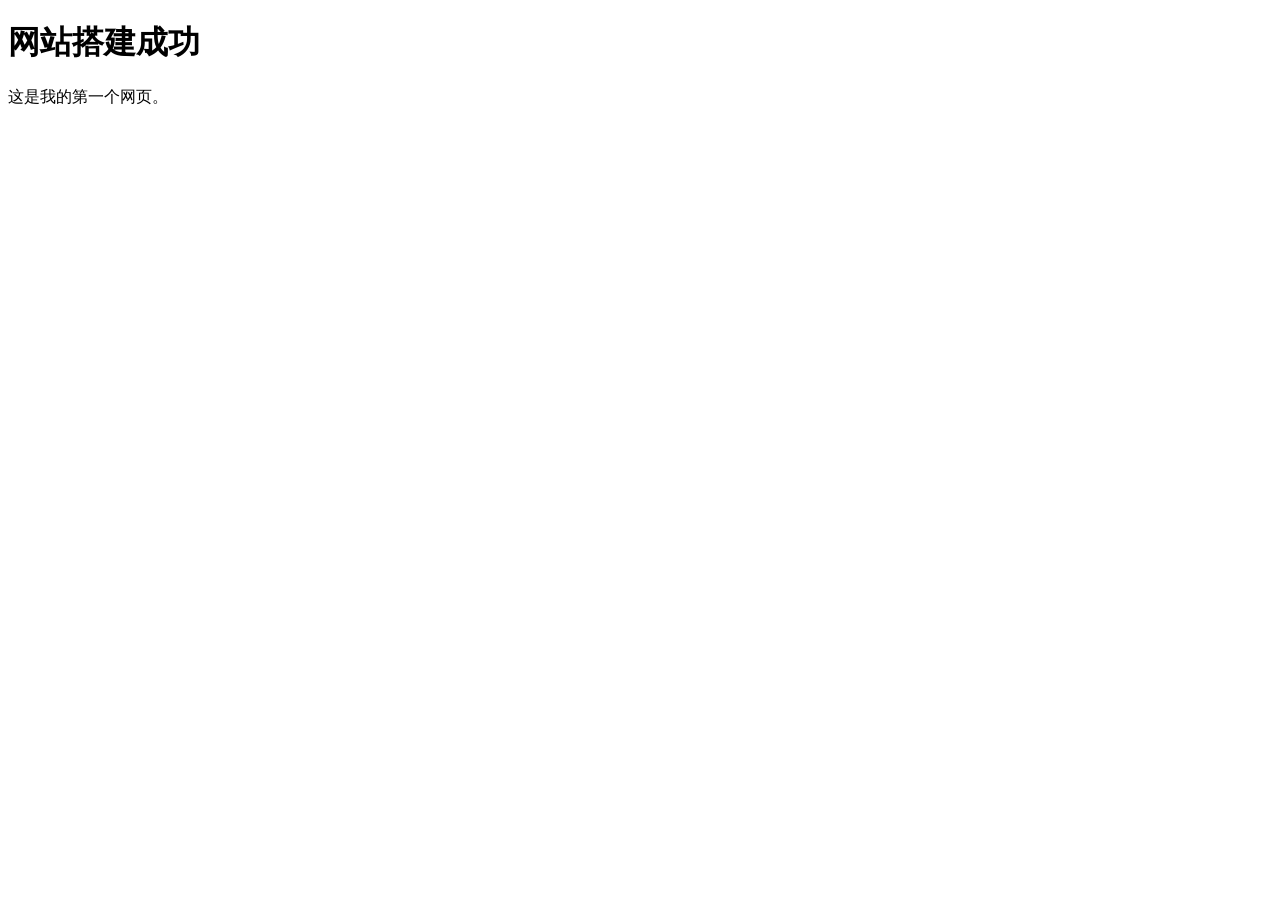
==== index.html @ 387ecfe5 "Create initial index.html for the website" ====
<!DOCTYPE html>
<html lang="zh-CN">
<head>
    <meta charset="UTF-8">
    <meta name="viewport" content="width=device-width, initial-scale=1.0">
    <title>我的网站</title>
</head>
<body>
    <h1>网站搭建成功</h1>
    <p>这是我的第一个网页。</p>
</body>
</html>
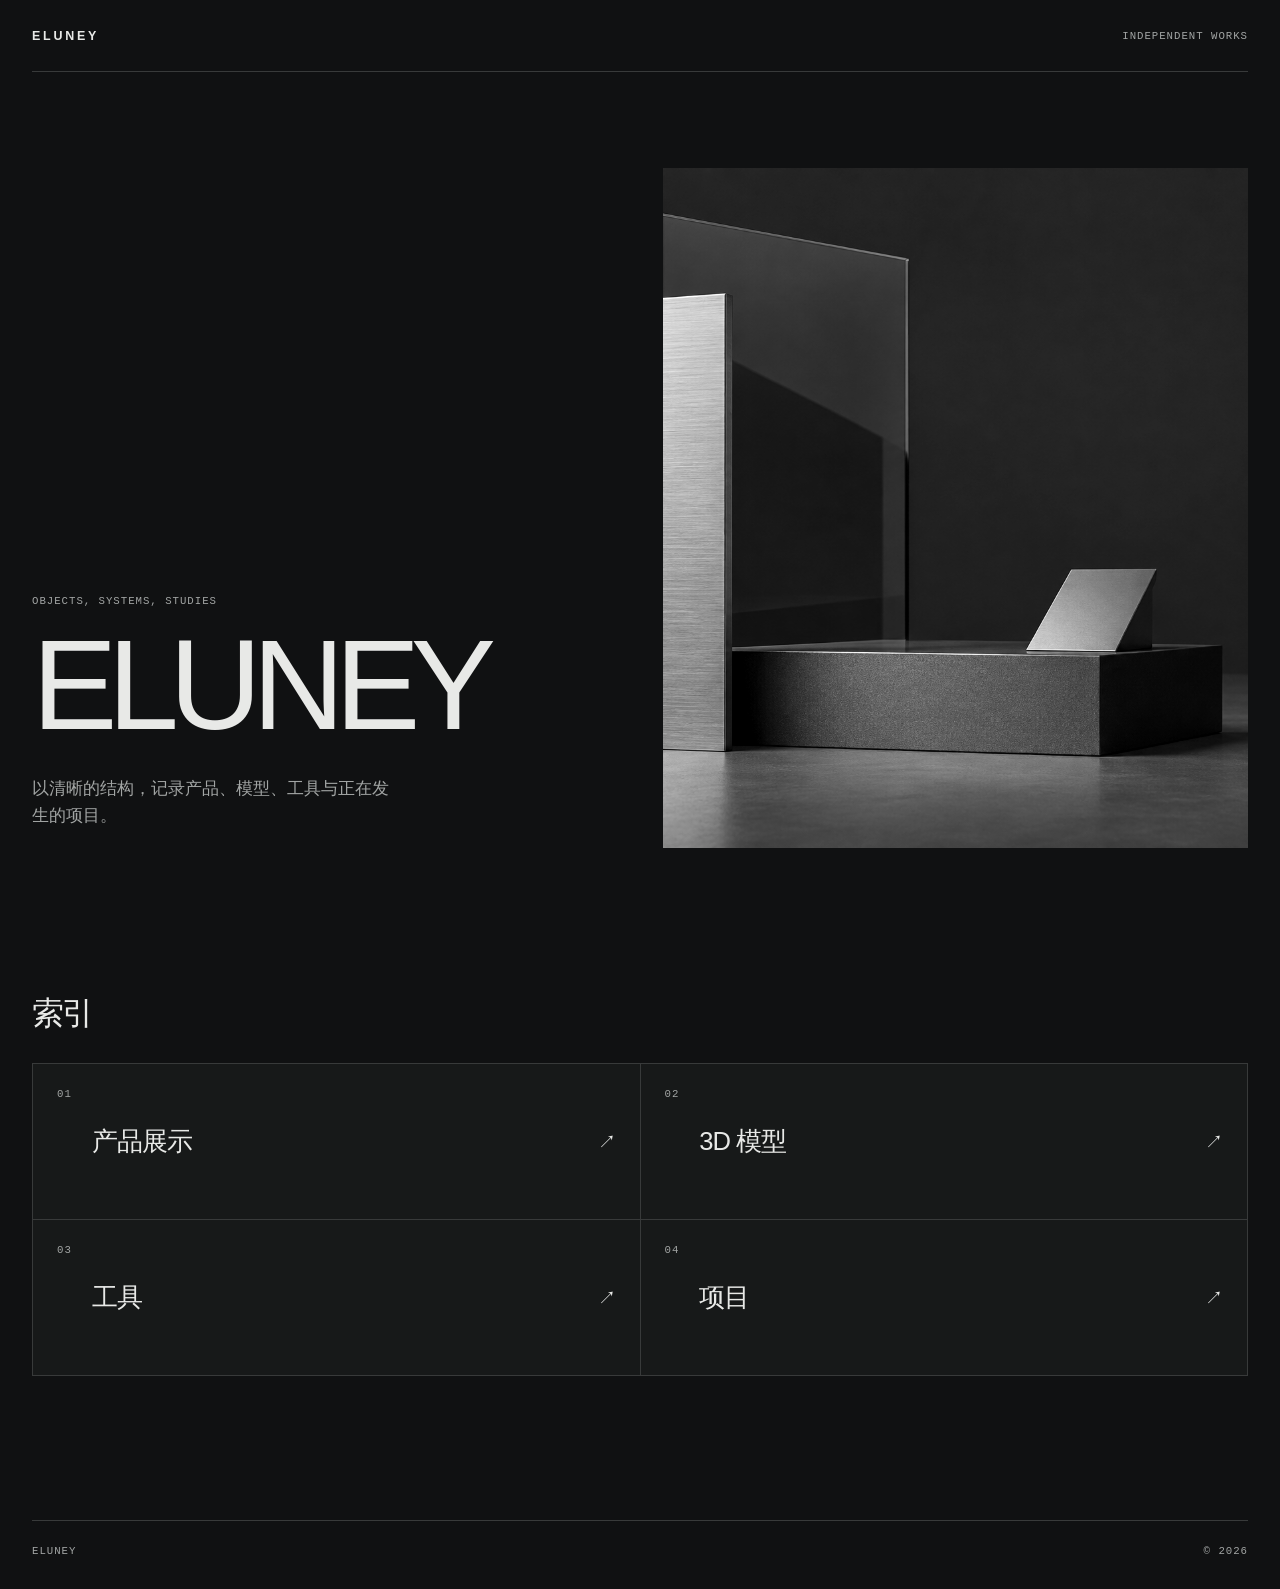
==== commit 5989f0f3: "Build ELUNEY homepage" ====
--- a/index.html
+++ b/index.html
@@ -1,12 +1,256 @@
-<!DOCTYPE html>
+<!doctype html>
 <html lang="zh-CN">
 <head>
-    <meta charset="UTF-8">
-    <meta name="viewport" content="width=device-width, initial-scale=1.0">
-    <title>我的网站</title>
+  <meta charset="UTF-8">
+  <meta name="viewport" content="width=device-width, initial-scale=1.0">
+  <meta name="description" content="ELUNEY - 产品、模型、工具与项目。">
+  <meta name="theme-color" content="#101112">
+  <title>ELUNEY</title>
+  <style>
+    :root {
+      color-scheme: dark;
+      --ink: #e8e9e7;
+      --muted: #a2a5a4;
+      --line: #383a3a;
+      --paper: #101112;
+      --panel: #171919;
+      --panel-hover: #202222;
+      --font-sans: "Helvetica Neue", Helvetica, Arial, "PingFang SC", "Microsoft YaHei", sans-serif;
+      --font-mono: "SFMono-Regular", Consolas, "Liberation Mono", monospace;
+    }
+
+    * { box-sizing: border-box; }
+
+    html { scroll-behavior: smooth; }
+
+    body {
+      margin: 0;
+      min-width: 320px;
+      background: var(--paper);
+      color: var(--ink);
+      font-family: var(--font-sans);
+      -webkit-font-smoothing: antialiased;
+      text-rendering: optimizeLegibility;
+    }
+
+    a { color: inherit; text-decoration: none; }
+
+    .site-shell {
+      width: min(1440px, calc(100% - 64px));
+      margin: 0 auto;
+    }
+
+    .site-header {
+      display: flex;
+      align-items: center;
+      justify-content: space-between;
+      height: 72px;
+      border-bottom: 1px solid var(--line);
+    }
+
+    .wordmark {
+      font-size: 0.78rem;
+      font-weight: 600;
+      letter-spacing: 0.22em;
+    }
+
+    .header-note,
+    .eyebrow,
+    .entry-index,
+    .footer-copy {
+      color: var(--muted);
+      font-family: var(--font-mono);
+      font-size: 0.67rem;
+      letter-spacing: 0.09em;
+      text-transform: uppercase;
+    }
+
+    .hero {
+      display: grid;
+      grid-template-columns: minmax(0, 0.95fr) minmax(360px, 1.05fr);
+      gap: clamp(3rem, 8vw, 9rem);
+      align-items: end;
+      min-height: calc(100dvh - 72px);
+      padding: 6rem 0 4rem;
+    }
+
+    .hero-copy { padding-bottom: 1.15rem; }
+
+    .eyebrow { margin: 0 0 1.5rem; }
+
+    h1 {
+      max-width: 8ch;
+      margin: 0;
+      font-size: clamp(4.15rem, 10vw, 9rem);
+      font-weight: 500;
+      letter-spacing: -0.075em;
+      line-height: 0.84;
+    }
+
+    .intro {
+      max-width: 23rem;
+      margin: 2.25rem 0 0;
+      color: var(--muted);
+      font-size: clamp(1rem, 1.3vw, 1.2rem);
+      line-height: 1.65;
+    }
+
+    .hero-figure { margin: 0; }
+
+    .hero-figure img {
+      display: block;
+      width: 100%;
+      min-height: 490px;
+      height: min(62vw, 680px);
+      object-fit: cover;
+      filter: grayscale(100%) contrast(1.05);
+    }
+
+    .entry-section { padding: 5rem 0 2rem; }
+
+    .section-heading {
+      margin: 0 0 1.7rem;
+      font-size: clamp(1.55rem, 2.5vw, 2.6rem);
+      font-weight: 500;
+      letter-spacing: -0.05em;
+    }
+
+    .entry-grid {
+      display: grid;
+      grid-template-columns: repeat(2, minmax(0, 1fr));
+      border-top: 1px solid var(--line);
+      border-left: 1px solid var(--line);
+    }
+
+    .entry {
+      display: grid;
+      grid-template-columns: auto 1fr auto;
+      gap: 1.25rem;
+      align-items: center;
+      min-height: 156px;
+      padding: 1.5rem;
+      border-right: 1px solid var(--line);
+      border-bottom: 1px solid var(--line);
+      background: var(--panel);
+      transition: background-color 180ms ease, color 180ms ease;
+    }
+
+    .entry:hover { background: var(--panel-hover); }
+    .entry:active { transform: translateY(1px); }
+    .entry:focus-visible { outline: 2px solid var(--ink); outline-offset: -5px; }
+
+    .entry-index { align-self: start; }
+
+    .entry-title {
+      margin: 0;
+      font-size: clamp(1.25rem, 2vw, 1.8rem);
+      font-weight: 500;
+      letter-spacing: -0.04em;
+    }
+
+    .entry-arrow {
+      font-family: var(--font-mono);
+      font-size: 1.1rem;
+      transition: transform 180ms ease;
+    }
+
+    .entry:hover .entry-arrow { transform: translate(3px, -3px); }
+
+    .site-footer {
+      display: flex;
+      justify-content: space-between;
+      gap: 1rem;
+      margin-top: 7rem;
+      padding: 1.5rem 0 2rem;
+      border-top: 1px solid var(--line);
+    }
+
+    .footer-copy { margin: 0; }
+
+    @media (max-width: 760px) {
+      .site-shell { width: min(100% - 32px, 1440px); }
+
+      .site-header { height: 64px; }
+      .header-note { font-size: 0.58rem; }
+
+      .hero {
+        grid-template-columns: 1fr;
+        gap: 3rem;
+        min-height: auto;
+        padding: 4.5rem 0 1.5rem;
+      }
+
+      .hero-copy { padding: 0; }
+      h1 { font-size: clamp(3.9rem, 21vw, 6.6rem); }
+      .intro { margin-top: 1.75rem; }
+
+      .hero-figure img {
+        min-height: 0;
+        height: 70vw;
+      }
+
+      .entry-section { padding-top: 4.5rem; }
+      .entry-grid { grid-template-columns: 1fr; }
+      .entry { min-height: 116px; padding: 1.25rem; }
+      .site-footer { margin-top: 4.5rem; }
+    }
+
+    @media (prefers-reduced-motion: reduce) {
+      html { scroll-behavior: auto; }
+      .entry, .entry-arrow { transition: none; }
+    }
+  </style>
 </head>
 <body>
-    <h1>网站搭建成功</h1>
-    <p>这是我的第一个网页。</p>
+  <div class="site-shell">
+    <header class="site-header">
+      <a class="wordmark" href="/" aria-label="ELUNEY 首页">ELUNEY</a>
+      <span class="header-note">Independent works</span>
+    </header>
+
+    <main>
+      <section class="hero" aria-labelledby="page-title">
+        <div class="hero-copy">
+          <p class="eyebrow">Objects, systems, studies</p>
+          <h1 id="page-title">ELUNEY</h1>
+          <p class="intro">以清晰的结构，记录产品、模型、工具与正在发生的项目。</p>
+        </div>
+        <figure class="hero-figure">
+          <img src="assets/eluney-material-study.png" alt="深色空间中的铝板、玻璃与金属构件">
+        </figure>
+      </section>
+
+      <section class="entry-section" aria-labelledby="entry-heading">
+        <h2 class="section-heading" id="entry-heading">索引</h2>
+        <nav class="entry-grid" aria-label="ELUNEY 内容入口">
+          <a class="entry" href="/products/">
+            <span class="entry-index">01</span>
+            <h3 class="entry-title">产品展示</h3>
+            <span class="entry-arrow" aria-hidden="true">↗</span>
+          </a>
+          <a class="entry" href="/3d/">
+            <span class="entry-index">02</span>
+            <h3 class="entry-title">3D 模型</h3>
+            <span class="entry-arrow" aria-hidden="true">↗</span>
+          </a>
+          <a class="entry" href="/tools/">
+            <span class="entry-index">03</span>
+            <h3 class="entry-title">工具</h3>
+            <span class="entry-arrow" aria-hidden="true">↗</span>
+          </a>
+          <a class="entry" href="/projects/">
+            <span class="entry-index">04</span>
+            <h3 class="entry-title">项目</h3>
+            <span class="entry-arrow" aria-hidden="true">↗</span>
+          </a>
+        </nav>
+      </section>
+    </main>
+
+    <footer class="site-footer">
+      <p class="footer-copy">ELUNEY</p>
+      <p class="footer-copy">© 2026</p>
+    </footer>
+  </div>
 </body>
 </html>
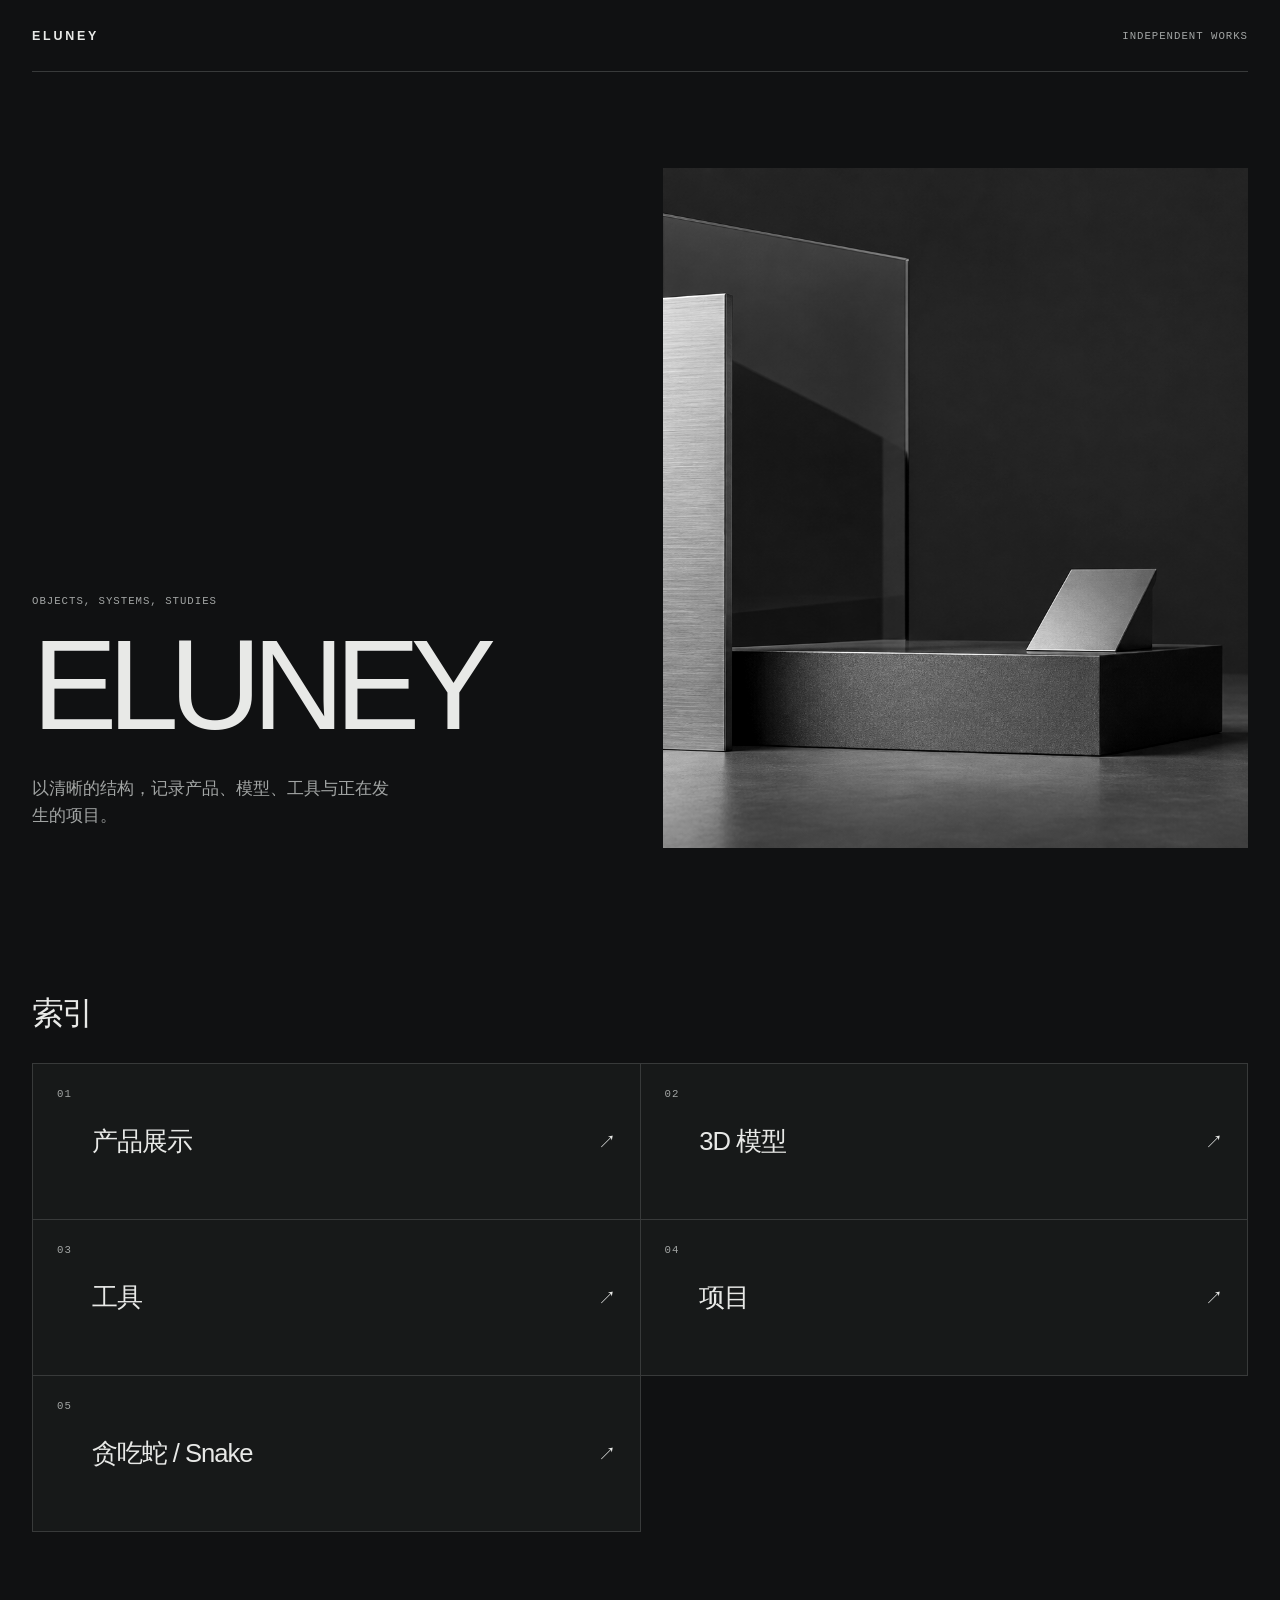
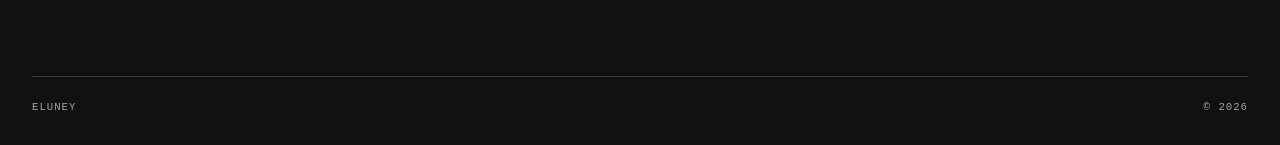
==== commit 75e91f63: "Add snake shortcut and cheat mode" ====
--- a/index.html
+++ b/index.html
@@ -243,6 +243,11 @@
             <h3 class="entry-title">项目</h3>
             <span class="entry-arrow" aria-hidden="true">↗</span>
           </a>
+          <a class="entry" href="/games/snake/">
+            <span class="entry-index">05</span>
+            <h3 class="entry-title">贪吃蛇 / Snake</h3>
+            <span class="entry-arrow" aria-hidden="true">↗</span>
+          </a>
         </nav>
       </section>
     </main>
